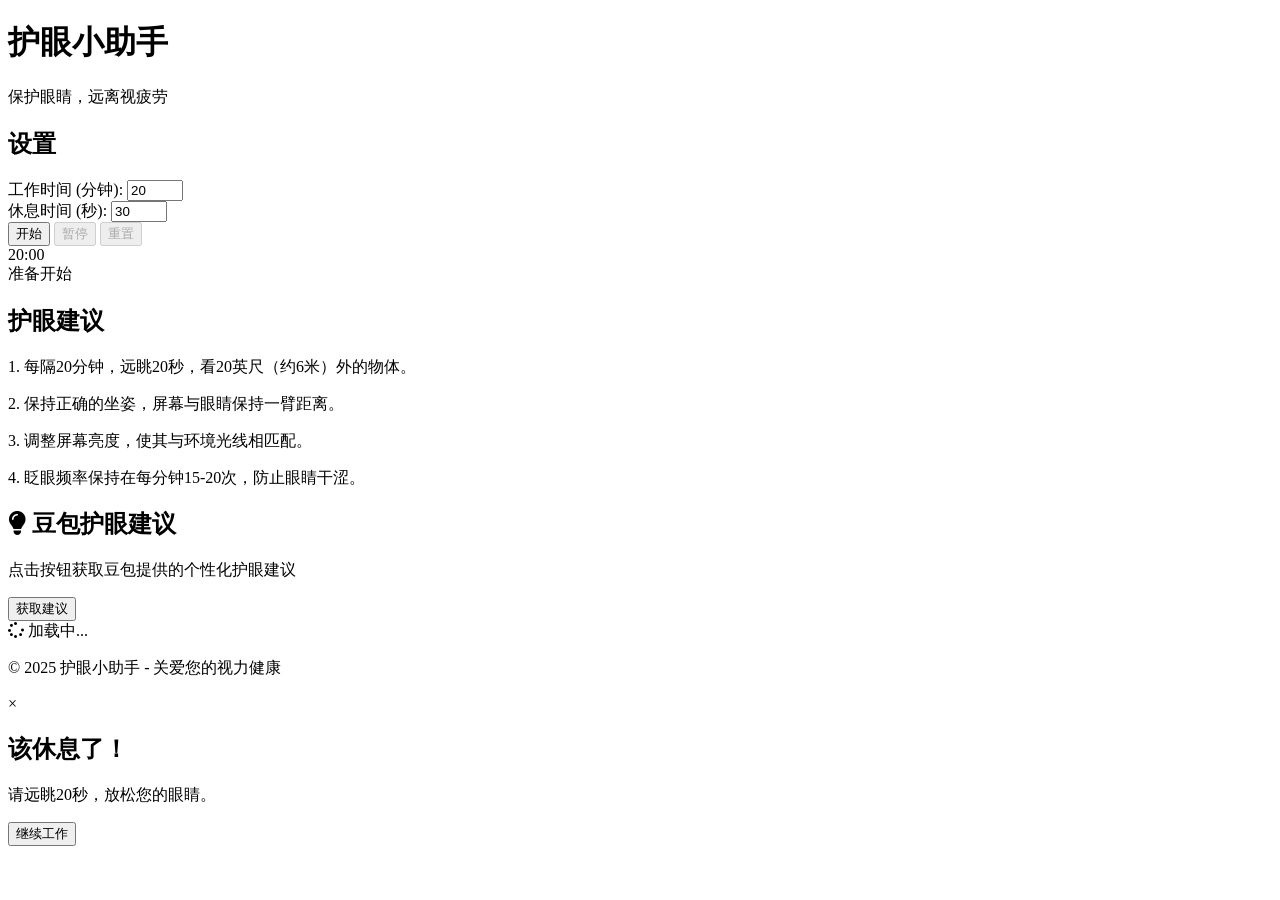
==== index.html @ dfbd0f19 "2" ====
<!DOCTYPE html>
<html lang="zh-CN">
<head>
    <meta charset="UTF-8">
    <meta name="viewport" content="width=device-width, initial-scale=1.0">
    <title>护眼小助手</title>
    <link rel="stylesheet" href="styles.css">
    <!-- 添加Font Awesome图标库 -->
    <link rel="stylesheet" href="https://cdnjs.cloudflare.com/ajax/libs/font-awesome/6.4.0/css/all.min.css">
</head>
<body>
    <div class="container">
        <header>
            <h1>护眼小助手</h1>
            <p>保护眼睛，远离视疲劳</p>
        </header>

        <main>
            <section class="settings">
                <h2>设置</h2>
                <div class="setting-item">
                    <label for="interval">工作时间 (分钟):</label>
                    <input type="number" id="interval" min="1" max="120" value="20">
                </div>
                <div class="setting-item">
                    <label for="rest">休息时间 (秒):</label>
                    <input type="number" id="rest" min="10" max="300" value="30">
                </div>
                <button id="start-btn" class="btn">开始</button>
                <button id="pause-btn" class="btn" disabled>暂停</button>
                <button id="reset-btn" class="btn" disabled>重置</button>
            </section>

            <section class="timer">
                <div class="timer-display">
                    <span id="minutes">20</span>:<span id="seconds">00</span>
                </div>
                <div class="status" id="status">准备开始</div>
            </section>

            <section class="tips" id="tips">
                <h2>护眼建议</h2>
                <div class="tip-content">
                    <p>1. 每隔20分钟，远眺20秒，看20英尺（约6米）外的物体。</p>
                    <p>2. 保持正确的坐姿，屏幕与眼睛保持一臂距离。</p>
                    <p>3. 调整屏幕亮度，使其与环境光线相匹配。</p>
                    <p>4. 眨眼频率保持在每分钟15-20次，防止眼睛干涩。</p>
                </div>
            </section>

            <section class="doubao-advice" id="doubao-advice">
                <h2><i class="fas fa-lightbulb"></i> 豆包护眼建议</h2>
                <div class="advice-content">
                    <p>点击按钮获取豆包提供的个性化护眼建议</p>
                </div>
                <button id="get-advice-btn" class="btn">获取建议</button>
                <div class="loading" id="loading"><i class="fas fa-spinner fa-spin"></i> 加载中...</div>
            </section>
        </main>

        <footer>
            <p>© 2025 护眼小助手 - 关爱您的视力健康</p>
        </footer>
    </div>

    <!-- 休息提醒模态框 -->
    <div id="rest-modal" class="modal">
        <div class="modal-content">
            <span class="close-btn">&times;</span>
            <h2>该休息了！</h2>
            <div class="rest-tip">
                <p id="rest-tip-text">请远眺20秒，放松您的眼睛。</p>
            </div>
            <button id="continue-btn" class="btn">继续工作</button>
        </div>
    </div>

    <script src="script.js"></script>
</body>
</html>
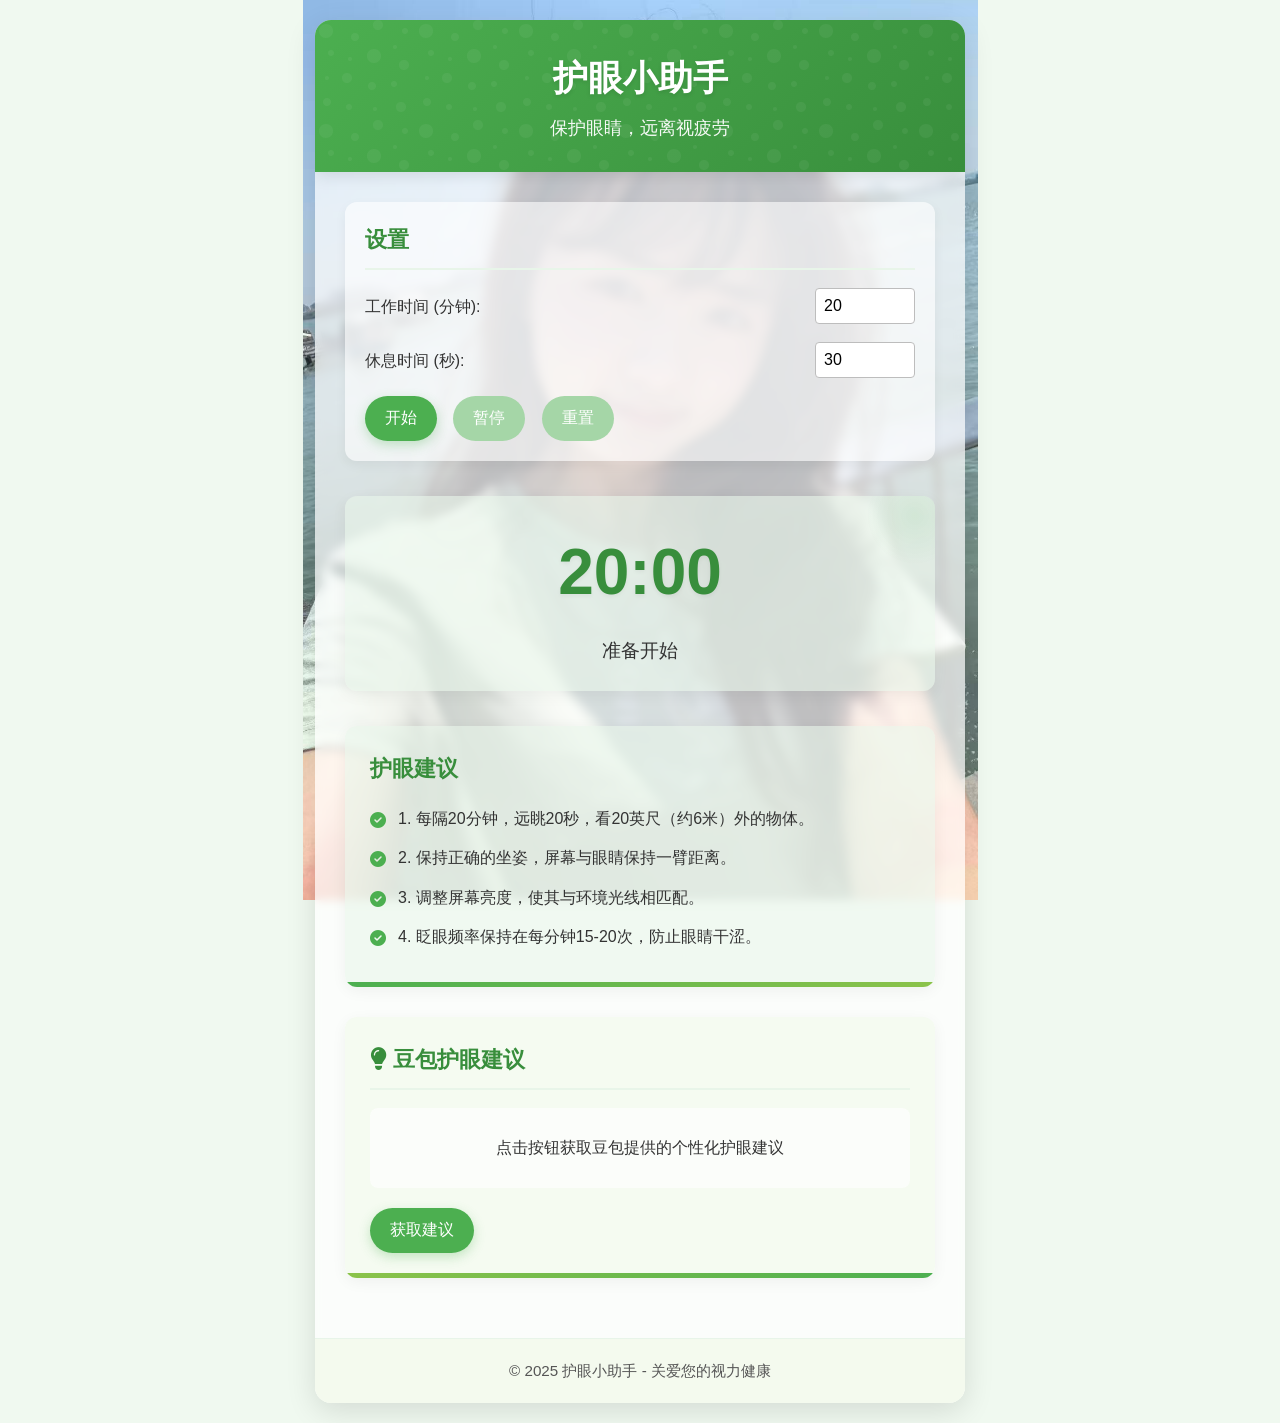
==== commit 5fd12d76: "4" ====
--- a/index.html
+++ b/index.html
@@ -4,7 +4,7 @@
     <meta charset="UTF-8">
     <meta name="viewport" content="width=device-width, initial-scale=1.0">
     <title>护眼小助手</title>
-    <link rel="stylesheet" href="styles.css">
+    <link rel="stylesheet" href="./eye_protection_app/styles.css">
     <!-- 添加Font Awesome图标库 -->
     <link rel="stylesheet" href="https://cdnjs.cloudflare.com/ajax/libs/font-awesome/6.4.0/css/all.min.css">
 </head>
@@ -75,6 +75,6 @@
         </div>
     </div>
 
-    <script src="script.js"></script>
+    <script src="./eye_protection_app/script.js"></script>
 </body>
 </html>
--- a/eye_protection_app/styles.css
+++ b/eye_protection_app/styles.css
@@ -0,0 +1,507 @@
+/* 基础样式重置 */
+* {
+    margin: 0;
+    padding: 0;
+    box-sizing: border-box;
+}
+
+:root {
+    --primary-color: #4CAF50;
+    --primary-dark: #388E3C;
+    --primary-light: #A5D6A7;
+    --secondary-color: #8BC34A;
+    --background-color: #f0f9f0;
+    --card-color: rgba(255, 255, 255, 0.7);
+    --text-color: #333333;
+    --border-radius: 16px;
+    --shadow: 0 8px 30px rgba(0, 0, 0, 0.12);
+}
+
+body {
+    font-family: 'Segoe UI', Tahoma, Geneva, Verdana, sans-serif;  
+    background-image: url('images/background.jpg.jpg');
+    background-size: contain;
+    background-position: center;
+    background-attachment: fixed;
+    background-repeat: no-repeat;
+    background-color: #f0f9f0;
+    color: var(--text-color);
+    line-height: 1.6;
+    display: flex;
+    justify-content: center;
+    align-items: center;
+    min-height: 100vh;
+    padding: 20px;
+}
+
+/* 容器样式 */
+.container {
+    background-color: var(--card-color);
+    backdrop-filter: blur(5px);
+    border-radius: var(--border-radius);
+    box-shadow: var(--shadow);
+    width: 100%;
+    max-width: 650px;
+    overflow: hidden;
+    transition: all 0.3s ease;
+    position: relative;
+}
+
+/* 头部样式 */
+header {
+    background: linear-gradient(135deg, var(--primary-color), var(--primary-dark));
+    color: white;
+    padding: 30px 20px;
+    text-align: center;
+    position: relative;
+    overflow: hidden;
+    box-shadow: 0 4px 15px rgba(0, 0, 0, 0.1);
+}
+
+header::before {
+    content: '';
+    position: absolute;
+    top: 0;
+    left: 0;
+    right: 0;
+    bottom: 0;
+    background-image: url("data:image/svg+xml,%3Csvg width='100' height='100' viewBox='0 0 100 100' xmlns='http://www.w3.org/2000/svg'%3E%3Cpath d='M11 18c3.866 0 7-3.134 7-7s-3.134-7-7-7-7 3.134-7 7 3.134 7 7 7zm48 25c3.866 0 7-3.134 7-7s-3.134-7-7-7-7 3.134-7 7 3.134 7 7 7zm-43-7c1.657 0 3-1.343 3-3s-1.343-3-3-3-3 1.343-3 3 1.343 3 3 3zm63 31c1.657 0 3-1.343 3-3s-1.343-3-3-3-3 1.343-3 3 1.343 3 3 3zM34 90c1.657 0 3-1.343 3-3s-1.343-3-3-3-3 1.343-3 3 1.343 3 3 3zm56-76c1.657 0 3-1.343 3-3s-1.343-3-3-3-3 1.343-3 3 1.343 3 3 3zM12 86c2.21 0 4-1.79 4-4s-1.79-4-4-4-4 1.79-4 4 1.79 4 4 4zm28-65c2.21 0 4-1.79 4-4s-1.79-4-4-4-4 1.79-4 4 1.79 4 4 4zm23-11c2.76 0 5-2.24 5-5s-2.24-5-5-5-5 2.24-5 5 2.24 5 5 5zm-6 60c2.21 0 4-1.79 4-4s-1.79-4-4-4-4 1.79-4 4 1.79 4 4 4zm29 22c2.76 0 5-2.24 5-5s-2.24-5-5-5-5 2.24-5 5 2.24 5 5 5zM32 63c2.76 0 5-2.24 5-5s-2.24-5-5-5-5 2.24-5 5 2.24 5 5 5zm57-13c2.76 0 5-2.24 5-5s-2.24-5-5-5-5 2.24-5 5 2.24 5 5 5zm-9-21c1.105 0 2-.895 2-2s-.895-2-2-2-2 .895-2 2 .895 2 2 2zM60 91c1.105 0 2-.895 2-2s-.895-2-2-2-2 .895-2 2 .895 2 2 2zM35 41c1.105 0 2-.895 2-2s-.895-2-2-2-2 .895-2 2 .895 2 2 2zM12 60c1.105 0 2-.895 2-2s-.895-2-2-2-2 .895-2 2 .895 2 2 2z' fill='%23ffffff' fill-opacity='0.05' fill-rule='evenodd'/%3E%3C/svg%3E");
+}
+
+header h1 {
+    font-size: 2.2rem;
+    margin-bottom: 8px;
+    position: relative;
+    z-index: 1;
+    text-shadow: 0 2px 4px rgba(0, 0, 0, 0.1);
+}
+
+header p {
+    font-size: 1.1rem;
+    opacity: 0.95;
+    position: relative;
+    z-index: 1;
+}
+
+/* 主要内容区域 */
+main {
+    padding: 30px;
+    position: relative;
+    z-index: 1;
+}
+
+/* 设置区域样式 */
+.settings {
+    margin-bottom: 35px;
+    background-color: rgba(255, 255, 255, 0.6);
+    padding: 20px;
+    border-radius: 12px;
+    box-shadow: 0 4px 12px rgba(0, 0, 0, 0.05);
+}
+
+.settings h2 {
+    color: var(--primary-dark);
+    margin-bottom: 18px;
+    padding-bottom: 10px;
+    border-bottom: 2px solid #E8F5E9;
+    font-size: 1.4rem;
+}
+
+.setting-item {
+    margin-bottom: 18px;
+    display: flex;
+    justify-content: space-between;
+    align-items: center;
+}
+
+.setting-item label {
+    font-weight: 500;
+    color: #333;
+}
+
+.setting-item input {
+    width: 100px;
+    padding: 8px;
+    border: 1px solid #BDBDBD;
+    border-radius: 4px;
+    font-size: 1rem;
+}
+
+/* 按钮样式 */
+.btn {
+    background-color: var(--primary-color);
+    color: white;
+    border: none;
+    padding: 12px 20px;
+    border-radius: 30px;
+    cursor: pointer;
+    font-size: 1rem;
+    margin-right: 12px;
+    transition: all 0.3s ease;
+    box-shadow: 0 4px 12px rgba(76, 175, 80, 0.3);
+}
+
+.btn:hover {
+    background-color: var(--primary-dark);
+    transform: translateY(-2px);
+    box-shadow: 0 6px 16px rgba(76, 175, 80, 0.4);
+}
+
+.btn:disabled {
+    background-color: var(--primary-light);
+    cursor: not-allowed;
+    transform: none;
+    box-shadow: none;
+}
+
+/* 计时器样式 */
+.timer {
+    text-align: center;
+    margin-bottom: 35px;
+    padding: 25px;
+    background-color: rgba(232, 245, 233, 0.6);
+    border-radius: 12px;
+    box-shadow: 0 4px 15px rgba(0, 0, 0, 0.05);
+    position: relative;
+    overflow: hidden;
+}
+
+.timer::after {
+    content: '';
+    position: absolute;
+    top: 0;
+    right: 0;
+    width: 100px;
+    height: 100px;
+    background: radial-gradient(circle, rgba(76,175,80,0.1) 0%, rgba(76,175,80,0) 70%);
+    border-radius: 50%;
+    transform: translate(30%, -30%);
+}
+
+.timer-display {
+    font-size: 4rem;
+    font-weight: bold;
+    color: var(--primary-dark);
+    margin-bottom: 12px;
+    text-shadow: 0 2px 4px rgba(0, 0, 0, 0.05);
+}
+
+.status {
+    font-size: 1.2rem;
+    color: #333;
+    font-weight: 500;
+}
+
+/* 护眼建议样式 */
+.tips {
+    background-color: rgba(232, 245, 233, 0.6);
+    padding: 25px;
+    border-radius: 12px;
+    margin-bottom: 30px;
+    box-shadow: 0 4px 15px rgba(0, 0, 0, 0.05);
+    position: relative;
+    overflow: hidden;
+}
+
+.tips::before {
+    content: '';
+    position: absolute;
+    bottom: 0;
+    left: 0;
+    width: 100%;
+    height: 5px;
+    background: linear-gradient(to right, var(--primary-color), var(--secondary-color));
+}
+
+.tips h2 {
+    color: var(--primary-dark);
+    margin-bottom: 18px;
+    font-size: 1.4rem;
+}
+
+.tip-content p {
+    margin-bottom: 12px;
+    color: #333;
+    position: relative;
+    padding-left: 28px;
+    line-height: 1.7;
+}
+
+.tip-content p:before {
+    content: '\f058';
+    font-family: 'Font Awesome 6 Free';
+    font-weight: 900;
+    color: var(--primary-color);
+    position: absolute;
+    left: 0;
+    top: 2px;
+}
+
+/* 豆包建议样式 */
+.doubao-advice {
+    background-color: rgba(241, 248, 233, 0.6);
+    padding: 25px;
+    border-radius: 12px;
+    margin-bottom: 30px;
+    box-shadow: 0 4px 15px rgba(0, 0, 0, 0.05);
+    position: relative;
+    overflow: hidden;
+}
+
+.doubao-advice::before {
+    content: '';
+    position: absolute;
+    bottom: 0;
+    left: 0;
+    width: 100%;
+    height: 5px;
+    background: linear-gradient(to right, var(--secondary-color), var(--primary-color));
+}
+
+.doubao-advice h2 {
+    color: var(--primary-dark);
+    margin-bottom: 18px;
+    padding-bottom: 10px;
+    border-bottom: 2px solid #E8F5E9;
+    font-size: 1.4rem;
+}
+
+.advice-content {
+    margin-bottom: 20px;
+    min-height: 80px;
+    display: flex;
+    align-items: center;
+    justify-content: center;
+    text-align: center;
+    padding: 15px;
+    background-color: rgba(255, 255, 255, 0.6);
+    border-radius: 8px;
+}
+
+.loading {
+    display: none;
+    text-align: center;
+    color: var(--primary-color);
+    margin-top: 15px;
+    font-size: 1.1rem;
+}
+
+/* 响应式调整 */
+@media (max-width: 600px) {
+    .container {
+        max-width: 100%;
+    }
+
+    .bamboo-decoration {
+        width: 60px;
+        left: 5px;
+    }
+
+    header h1 {
+        font-size: 1.8rem;
+    }
+
+    .timer-display {
+        font-size: 3.2rem;
+    }
+
+    .btn {
+        padding: 10px 16px;
+        margin-right: 8px;
+        font-size: 0.9rem;
+    }
+}
+
+@media (max-width: 450px) {
+    .bamboo-decoration {
+        width: 40px;
+        left: 5px;
+    }
+
+    header h1 {
+        font-size: 1.6rem;
+    }
+
+    .timer-display {
+        font-size: 2.8rem;
+    }
+
+    .btn {
+        padding: 8px 12px;
+        margin-right: 6px;
+        font-size: 0.85rem;
+    }
+
+    main {
+        padding: 20px;
+    }
+}
+
+/* 页脚样式 */
+footer {
+    text-align: center;
+    padding: 20px;
+    background-color: rgba(241, 248, 233, 0.7);
+    border-top: 1px solid #E8F5E9;
+    font-size: 0.95rem;
+    color: #555;
+}
+
+/* 动画效果 */
+@keyframes fadeIn {
+    from { opacity: 0; transform: translateY(10px); }
+    to { opacity: 1; transform: translateY(0); }
+}
+
+.container, .timer, .tips, .doubao-advice {
+    animation: fadeIn 0.5s ease-out forwards;
+}
+
+.timer {
+    animation-delay: 0.1s;
+}
+
+.tips {
+    animation-delay: 0.2s;
+}
+
+.doubao-advice {
+    animation-delay: 0.3s;
+}
+
+/* 模态框样式 */
+.modal {
+    display: none;
+    position: fixed;
+    z-index: 1000;
+    left: 0;
+    top: 0;
+    width: 100%;
+    height: 100%;
+    background-color: rgba(0, 0, 0, 0.5);
+    animation: fadeIn 0.3s;
+}
+
+.modal-content {
+    background-color: #fff;
+    margin: 15% auto;
+    padding: 25px;
+    border-radius: 10px;
+    width: 80%;
+    max-width: 500px;
+    text-align: center;
+    animation: slideIn 0.3s;
+    background-color: #E8F5E9;
+}
+
+.close-btn {
+    color: #558B2F;
+    float: right;
+    font-size: 28px;
+    font-weight: bold;
+    cursor: pointer;
+}
+
+.close-btn:hover {
+    color: #2E7D32;
+}
+
+.rest-tip {
+    margin: 20px 0;
+    font-size: 1.2rem;
+    color: #2E7D32;
+}
+
+/* 动画效果 */
+@keyframes fadeIn {
+    from { opacity: 0; }
+    to { opacity: 1; }
+}
+
+@keyframes slideIn {
+    from { transform: translateY(-50px); opacity: 0; }
+    to { transform: translateY(0); opacity: 1; }
+}
+
+/* 响应式设计 */
+@media (max-width: 500px) {
+    .container {
+        border-radius: 0;
+        width: 100%;
+        height: 100vh;
+        display: flex;
+        flex-direction: column;
+    }
+
+    header {
+        padding: 15px;
+    }
+
+    header h1 {
+        font-size: 1.5rem;
+    }
+
+    main {
+        padding: 15px;
+        flex-grow: 1;
+        overflow-y: auto;
+    }
+
+    .timer-display {
+        font-size: 2.5rem;
+    }
+
+    .modal-content {
+        margin: 30% auto;
+        width: 95%;
+    }
+}
+
+/* 绿色主题的额外样式 */
+.green-bg {
+    background-color: #81C784;
+}
+
+.green-text {
+    color: #2E7D32;
+}
+
+/* 休息模式样式 */
+body.rest-mode {
+    background-size: contain;
+    background-position: center;
+    background-repeat: no-repeat;
+}
+
+/* 鼠标悬停在空白区域时的背景样式 */
+body.hover-blank {
+    background-size: contain;
+    background-position: center;
+    background-repeat: no-repeat;
+}
+
+body.hover-blank .container {
+    background-color: rgba(255, 255, 255, 0.1);
+    backdrop-filter: blur(0px);
+}
+
+body.hover-blank .settings,
+body.hover-blank .timer,
+body.hover-blank .tips,
+body.hover-blank .doubao-advice,
+body.hover-blank footer {
+    background-color: rgba(255, 255, 255, 0.05);
+}
+
+body.rest-mode .container {
+    background-color: rgba(255, 255, 255, 0.1);
+    backdrop-filter: blur(0px);
+}
+
+body.rest-mode .settings,
+body.rest-mode .timer,
+body.rest-mode .tips,
+body.rest-mode .doubao-advice,
+body.rest-mode footer {
+    background-color: rgba(255, 255, 255, 0.05);
+}
